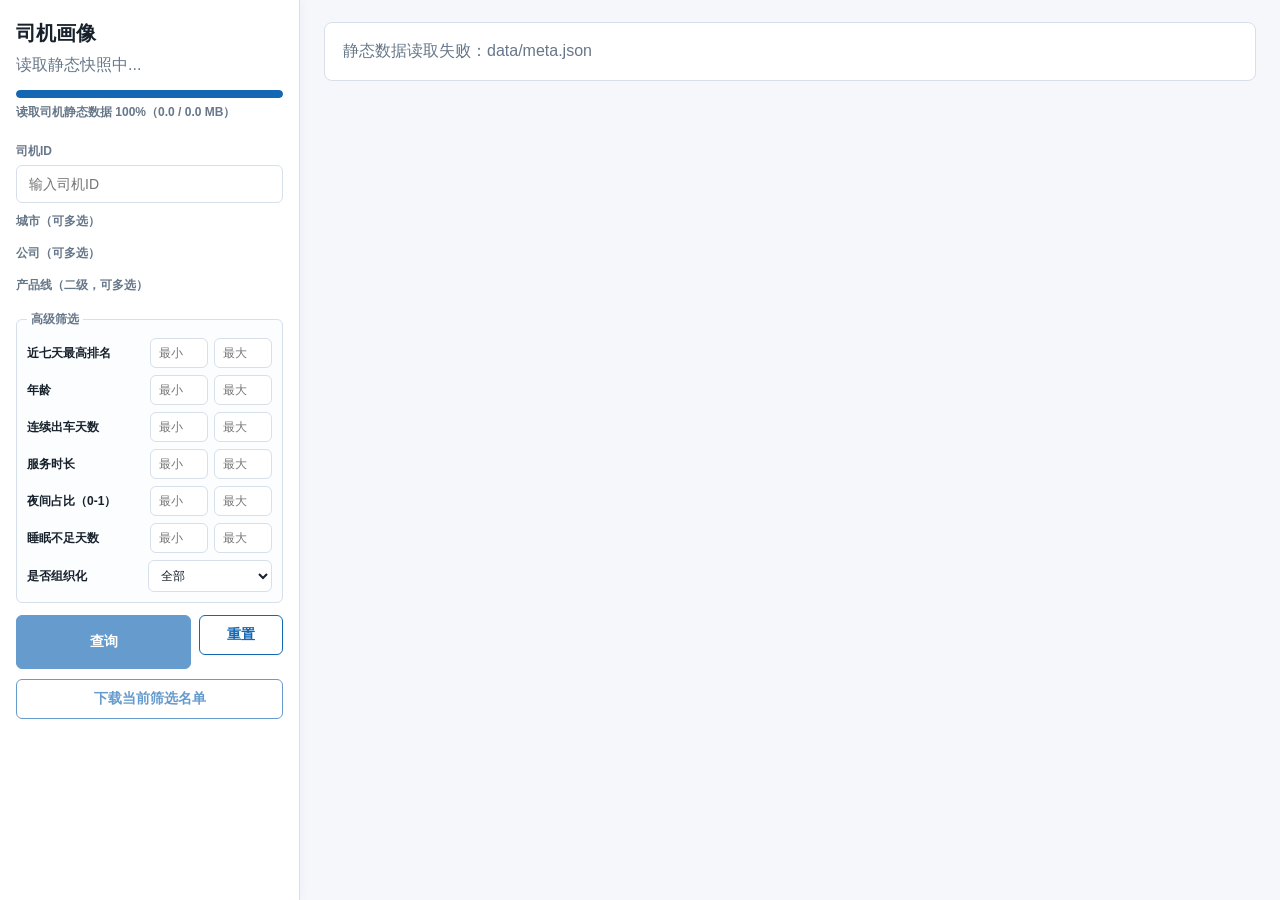
==== reference/current-cdn-frontend/index.html @ bdbd0648 "司机画像静态版：近七天最高排名" ====
<!doctype html>
<html lang="zh-CN">
  <head>
    <meta charset="utf-8" />
    <meta name="viewport" content="width=device-width, initial-scale=1" />
    <title>司机画像</title>
    <link rel="stylesheet" href="styles.css" />
  </head>
  <body>
    <main class="app-shell">
      <aside class="sidebar">
        <header>
          <h1>司机画像</h1>
          <div class="snapshot-meta">
            <p id="metaText">读取静态快照中...</p>
            <p id="windowText"></p>
          </div>
          <div id="loadProgress" class="load-progress" aria-label="静态数据加载进度">
            <div class="load-progress-bar">
              <span id="loadProgressBar"></span>
            </div>
            <div id="loadProgressText" class="load-progress-text">准备读取静态数据...</div>
          </div>
        </header>
        <section class="filter-panel" aria-label="组合筛选">
          <label>
            司机ID
            <input id="driverIdInput" type="search" placeholder="输入司机ID" />
          </label>
          <label>
            城市（可多选）
            <div id="citySelect" class="token-picker" role="group" aria-label="城市多选"></div>
          </label>
          <label>
            公司（可多选）
            <div id="companySelect" class="token-picker" role="group" aria-label="公司多选"></div>
          </label>
          <label>
            产品线（二级，可多选）
            <div id="productSelect" class="token-picker" role="group" aria-label="产品线二级多选"></div>
          </label>
          <fieldset id="advancedFilters" class="advanced-filters">
            <legend>高级筛选</legend>
            <div class="range-filter" data-field="bestRiskTierRank">
              <span>近七天最高排名</span>
              <input id="bestRiskTierRank_min" type="number" inputmode="numeric" placeholder="最小" />
              <input id="bestRiskTierRank_max" type="number" inputmode="numeric" placeholder="最大，例如50000" />
            </div>
            <div class="range-filter" data-field="age">
              <span>年龄</span>
              <input id="age_min" type="number" inputmode="decimal" placeholder="最小" />
              <input id="age_max" type="number" inputmode="decimal" placeholder="最大" />
            </div>
            <div class="range-filter" data-field="consecutive_days">
              <span>连续出车天数</span>
              <input id="consecutive_days_min" type="number" inputmode="decimal" placeholder="最小" />
              <input id="consecutive_days_max" type="number" inputmode="decimal" placeholder="最大" />
            </div>
            <div class="range-filter" data-field="server_dur_hour">
              <span>服务时长</span>
              <input id="server_dur_hour_min" type="number" inputmode="decimal" placeholder="最小" />
              <input id="server_dur_hour_max" type="number" inputmode="decimal" placeholder="最大" />
            </div>
            <div class="range-filter" data-field="order_cnt_21_09_7d_rate">
              <span>夜间占比（0-1）</span>
              <input id="order_cnt_21_09_7d_rate_min" type="number" inputmode="decimal" step="0.01" placeholder="最小" />
              <input id="order_cnt_21_09_7d_rate_max" type="number" inputmode="decimal" step="0.01" placeholder="最大" />
            </div>
            <div class="range-filter" data-field="sleep_deprivation_days">
              <span>睡眠不足天数</span>
              <input id="sleep_deprivation_days_min" type="number" inputmode="decimal" placeholder="最小" />
              <input id="sleep_deprivation_days_max" type="number" inputmode="decimal" placeholder="最大" />
            </div>
            <label class="select-filter">
              <span>是否组织化</span>
              <select id="isOrganizedSelect">
                <option value="">全部</option>
                <option value="是">是</option>
                <option value="否">否</option>
              </select>
            </label>
          </fieldset>
          <div class="filter-actions">
            <button id="searchButton">查询</button>
            <button id="resetButton" class="ghost-button" type="button">重置</button>
          </div>
        </section>
        <button id="exportButton" class="ghost-button">下载当前筛选名单</button>
        <section id="driverList" class="driver-list" aria-label="司机列表"></section>
      </aside>
      <section class="profile-panel">
        <div id="stateBox" class="state-box">请选择或输入一个司机ID。</div>
        <article id="profile" class="profile hidden"></article>
      </section>
    </main>
    <script src="app.js"></script>
  </body>
</html>
---- reference/current-cdn-frontend/styles.css ----
:root {
  color-scheme: light;
  --bg: #f5f7fb;
  --panel: #ffffff;
  --panel-2: #eef6ff;
  --line: #d7e0ea;
  --text: #17212b;
  --muted: #667789;
  --accent: #1467b3;
  --accent-2: #e8f3ff;
  --warning: #b94f34;
}

* {
  box-sizing: border-box;
}

body {
  margin: 0;
  min-width: 1180px;
  font-family: -apple-system, BlinkMacSystemFont, "Segoe UI", "PingFang SC",
    "Microsoft YaHei", sans-serif;
  background: var(--bg);
  color: var(--text);
}

.app-shell {
  display: grid;
  grid-template-columns: 300px 1fr;
  min-height: 100vh;
}

.sidebar {
  border-right: 1px solid var(--line);
  padding: 20px 16px;
  background: var(--panel);
  box-shadow: 1px 0 10px rgba(28, 45, 65, 0.04);
}

h1 {
  margin: 0 0 6px;
  font-size: 20px;
}

p {
  margin: 0;
  color: var(--muted);
}

.snapshot-meta {
  display: grid;
  gap: 2px;
}

.snapshot-meta p {
  line-height: 1.45;
}

.load-progress {
  display: grid;
  gap: 6px;
  margin-top: 12px;
}

.load-progress.hidden {
  display: none;
}

.load-progress-bar {
  height: 8px;
  overflow: hidden;
  border-radius: 999px;
  background: #edf3f9;
}

.load-progress-bar span {
  display: block;
  width: 0%;
  height: 100%;
  border-radius: inherit;
  background: var(--accent);
  transition: width 180ms ease;
}

.load-progress-text {
  color: var(--muted);
  font-size: 12px;
  font-weight: 600;
}

input,
select,
button {
  border: 1px solid var(--line);
  border-radius: 6px;
  background: #ffffff;
  color: var(--text);
  padding: 10px 12px;
  font-size: 14px;
}

select {
  width: 100%;
}

button {
  cursor: pointer;
  border-color: var(--accent);
  background: var(--accent);
  color: #ffffff;
  font-weight: 600;
}

button:disabled {
  cursor: not-allowed;
  opacity: 0.65;
}

.filter-panel {
  display: grid;
  gap: 10px;
  margin: 22px 0 10px;
}

.filter-panel label {
  display: grid;
  gap: 5px;
  color: var(--muted);
  font-size: 12px;
  font-weight: 700;
}

.filter-panel input,
.filter-panel select {
  color: var(--text);
  font-weight: 500;
}

.advanced-filters {
  display: grid;
  gap: 7px;
  margin: 2px 0;
  border: 1px solid var(--line);
  border-radius: 6px;
  padding: 10px;
  background: #fbfdff;
}

.advanced-filters legend {
  padding: 0 4px;
  color: var(--muted);
  font-size: 12px;
  font-weight: 700;
}

.range-filter {
  display: grid;
  grid-template-columns: minmax(96px, 1fr) 58px 58px;
  gap: 6px;
  align-items: center;
}

.range-filter span {
  color: var(--text);
  font-size: 12px;
  font-weight: 600;
  line-height: 1.25;
  white-space: nowrap;
}

.range-filter input {
  min-width: 0;
  width: 100%;
  padding: 7px 8px;
  font-size: 12px;
}

.select-filter {
  display: grid;
  grid-template-columns: minmax(96px, 1fr) 124px;
  gap: 6px;
  align-items: center;
}

.select-filter span {
  color: var(--text);
  font-size: 12px;
  font-weight: 600;
}

.select-filter select {
  padding: 7px 8px;
  font-size: 12px;
}

.token-picker {
  display: grid;
  gap: 6px;
}

.token-box {
  display: flex;
  min-height: 34px;
  gap: 6px;
  flex-wrap: wrap;
  align-items: center;
  border: 1px solid var(--line);
  border-radius: 6px;
  padding: 5px 7px;
  background: #ffffff;
  cursor: text;
}

.token-box:focus-within {
  border-color: var(--accent);
  box-shadow: 0 0 0 2px rgba(20, 103, 179, 0.1);
}

.token-chip {
  display: inline-flex;
  align-items: center;
  gap: 6px;
  max-width: 100%;
  border: 1px solid #cfe0f3;
  border-radius: 999px;
  padding: 4px 8px;
  color: var(--accent);
  background: var(--accent-2);
  font-size: 12px;
}

.token-chip:hover {
  border-color: var(--accent);
  background: #dff0ff;
}

.token-chip span {
  overflow: hidden;
  text-overflow: ellipsis;
  white-space: nowrap;
}

.token-input {
  flex: 1 1 120px;
  min-width: 96px;
  width: auto;
  border: 0;
  padding: 5px 2px;
  outline: 0;
  background: transparent;
}

.token-menu {
  display: none;
  max-height: 160px;
  overflow: auto;
  border: 1px solid var(--line);
  border-radius: 6px;
  background: #ffffff;
}

.token-picker.open .token-menu {
  display: grid;
}

.token-option {
  display: flex;
  justify-content: space-between;
  align-items: center;
  gap: 8px;
  width: 100%;
  border: 0;
  border-radius: 0;
  padding: 8px 10px;
  color: var(--text);
  background: #ffffff;
  text-align: left;
  font-weight: 500;
}

.token-option:hover {
  background: var(--panel-2);
}

.token-option b {
  color: var(--accent);
  opacity: 0;
}

.token-option:hover b,
.token-option.selected b {
  opacity: 1;
}

.token-option.selected {
  color: var(--accent);
  background: #f5fbff;
  font-weight: 700;
}

.token-menu-empty {
  padding: 10px;
  color: var(--muted);
  font-size: 12px;
  font-weight: 500;
}

.filter-actions {
  display: grid;
  grid-template-columns: 1fr 84px;
  gap: 8px;
}

.filter-actions .ghost-button {
  margin: 0;
}

.ghost-button {
  width: 100%;
  margin-bottom: 8px;
  color: var(--accent);
  background: #ffffff;
}

.ghost-button:last-of-type {
  margin-bottom: 14px;
}

.driver-list {
  display: grid;
  gap: 8px;
  max-height: calc(100vh - 360px);
  overflow: auto;
}

.list-summary {
  position: sticky;
  top: 0;
  z-index: 1;
  border: 1px solid var(--line);
  border-radius: 6px;
  padding: 8px 10px;
  color: var(--muted);
  background: #f7fbff;
  font-size: 12px;
  font-weight: 700;
}

.driver-card {
  text-align: left;
  border: 1px solid var(--line);
  border-radius: 6px;
  padding: 12px;
  background: #ffffff;
  cursor: pointer;
  color: var(--text);
}

.driver-card:hover,
.driver-card.active {
  border-color: var(--accent);
  background: var(--panel-2);
}

.driver-card strong {
  display: block;
  font-size: 15px;
}

.driver-card span {
  display: block;
  margin-top: 4px;
  color: var(--muted);
  font-size: 12px;
  line-height: 1.5;
}

.empty-list {
  border: 1px dashed var(--line);
  border-radius: 6px;
  padding: 12px;
  color: var(--muted);
  font-size: 13px;
  line-height: 1.6;
  background: #ffffff;
}

.load-more {
  margin-bottom: 0;
}

.profile-panel {
  padding: 22px 24px 48px;
  overflow: auto;
}

.state-box {
  border: 1px solid var(--line);
  border-radius: 8px;
  padding: 18px;
  background: var(--panel);
  color: var(--muted);
}

.hidden {
  display: none;
}

.profile-header {
  border: 1px solid var(--line);
  border-top: 4px solid var(--accent);
  border-radius: 8px;
  background: var(--panel);
  padding: 22px;
  margin-bottom: 18px;
  box-shadow: 0 8px 24px rgba(28, 45, 65, 0.06);
}

.profile-title {
  display: flex;
  justify-content: space-between;
  align-items: flex-start;
  gap: 18px;
}

.profile-title h2 {
  margin: 4px 0 0;
  font-size: 28px;
}

.profile-title p {
  margin-top: 6px;
  max-width: 720px;
}

.section-kicker {
  display: inline-block;
  color: var(--accent);
  font-size: 13px;
  font-weight: 700;
}

.chips {
  display: flex;
  gap: 8px;
  flex-wrap: wrap;
  margin-top: 14px;
}

.chip {
  border: 1px solid var(--line);
  border-radius: 999px;
  padding: 6px 11px;
  color: var(--accent);
  background: var(--accent-2);
  font-size: 12px;
  font-weight: 700;
}

.chip-problem {
  color: #8a4b00;
  background: #fff3d8;
}

.chip-risk {
  color: #a1361f;
  background: #fff1ec;
  border-color: #ffd5c8;
}

.risk-box {
  min-width: 138px;
  border: 1px solid var(--line);
  border-radius: 6px;
  padding: 12px;
  background: #fff5f1;
}

.risk-box b {
  display: block;
  font-size: 28px;
  color: var(--warning);
}

.summary {
  border: 1px solid var(--line);
  border-radius: 6px;
  padding: 16px;
  background: #f7fbff;
  font-size: 18px;
  font-weight: 700;
  line-height: 1.7;
}

.summary p {
  color: var(--text);
}

.section-title {
  display: flex;
  align-items: center;
  gap: 10px;
  color: var(--accent);
  margin: 26px 0 10px;
  font-size: 18px;
}

.section-title span {
  display: inline-grid;
  width: 28px;
  height: 28px;
  place-items: center;
  border-radius: 999px;
  color: #ffffff;
  background: var(--accent);
  font-size: 14px;
}

.strategy-list {
  display: grid;
  grid-template-columns: repeat(3, minmax(0, 1fr));
  gap: 12px;
}

.strategy-card {
  border: 1px solid #cfe0f3;
  border-radius: 6px;
  padding: 15px;
  background: #ffffff;
  box-shadow: 0 6px 18px rgba(28, 45, 65, 0.05);
}

.strategy-card h3 {
  margin: 0 0 8px;
  color: var(--accent);
  font-size: 15px;
}

.strategy-card p {
  color: var(--text);
  line-height: 1.65;
}

.strategy-card dl {
  margin: 0;
}

.strategy-card dt {
  margin-top: 10px;
  color: var(--muted);
  font-size: 12px;
  font-weight: 700;
}

.strategy-card dd {
  margin: 4px 0 0;
  color: var(--text);
  line-height: 1.65;
}

.speech-template {
  display: grid;
  grid-template-columns: minmax(0, 1fr) 280px;
  gap: 12px;
  border: 1px solid #cfe0f3;
  border-radius: 6px;
  padding: 16px;
  background: #ffffff;
  box-shadow: 0 6px 18px rgba(28, 45, 65, 0.05);
}

.speech-meta {
  display: flex;
  flex-wrap: wrap;
  gap: 8px;
  margin-bottom: 12px;
}

.speech-meta span {
  border: 1px solid #cfe0f3;
  border-radius: 999px;
  padding: 5px 10px;
  color: #315f8f;
  background: #f8fbff;
  font-size: 12px;
  font-weight: 700;
}

.speech-copy {
  display: grid;
  gap: 10px;
}

.speech-copy p {
  margin: 0;
  color: var(--text);
  line-height: 1.75;
  font-size: 14px;
}

.speech-disclaimer {
  margin: 14px 0 0;
  color: var(--muted);
  line-height: 1.6;
  font-size: 12px;
}

.speech-side {
  border-left: 1px solid var(--line);
  padding-left: 14px;
}

.speech-side h3 {
  margin: 0 0 8px;
  color: var(--accent);
  font-size: 13px;
}

.speech-side h3:not(:first-child) {
  margin-top: 16px;
}

.speech-side ul {
  margin: 0;
  padding-left: 18px;
  color: var(--text);
  line-height: 1.6;
  font-size: 13px;
}

.speech-side li + li {
  margin-top: 6px;
}

.cards-grid {
  display: grid;
  grid-template-columns: repeat(3, minmax(0, 1fr));
  gap: 12px;
}

.info-card {
  border: 1px solid var(--line);
  border-radius: 6px;
  padding: 15px;
  background: #ffffff;
  min-height: 170px;
  box-shadow: 0 6px 18px rgba(28, 45, 65, 0.05);
}

.info-card h3 {
  margin: 0 0 10px;
  font-size: 15px;
}

.field-list {
  display: grid;
  gap: 8px;
}

.field-item {
  display: grid;
  grid-template-columns: 180px 1fr;
  gap: 10px;
  line-height: 1.45;
  font-size: 13px;
}

.field-label {
  color: var(--muted);
  overflow-wrap: anywhere;
}

.field-value {
  color: var(--text);
  overflow-wrap: anywhere;
}
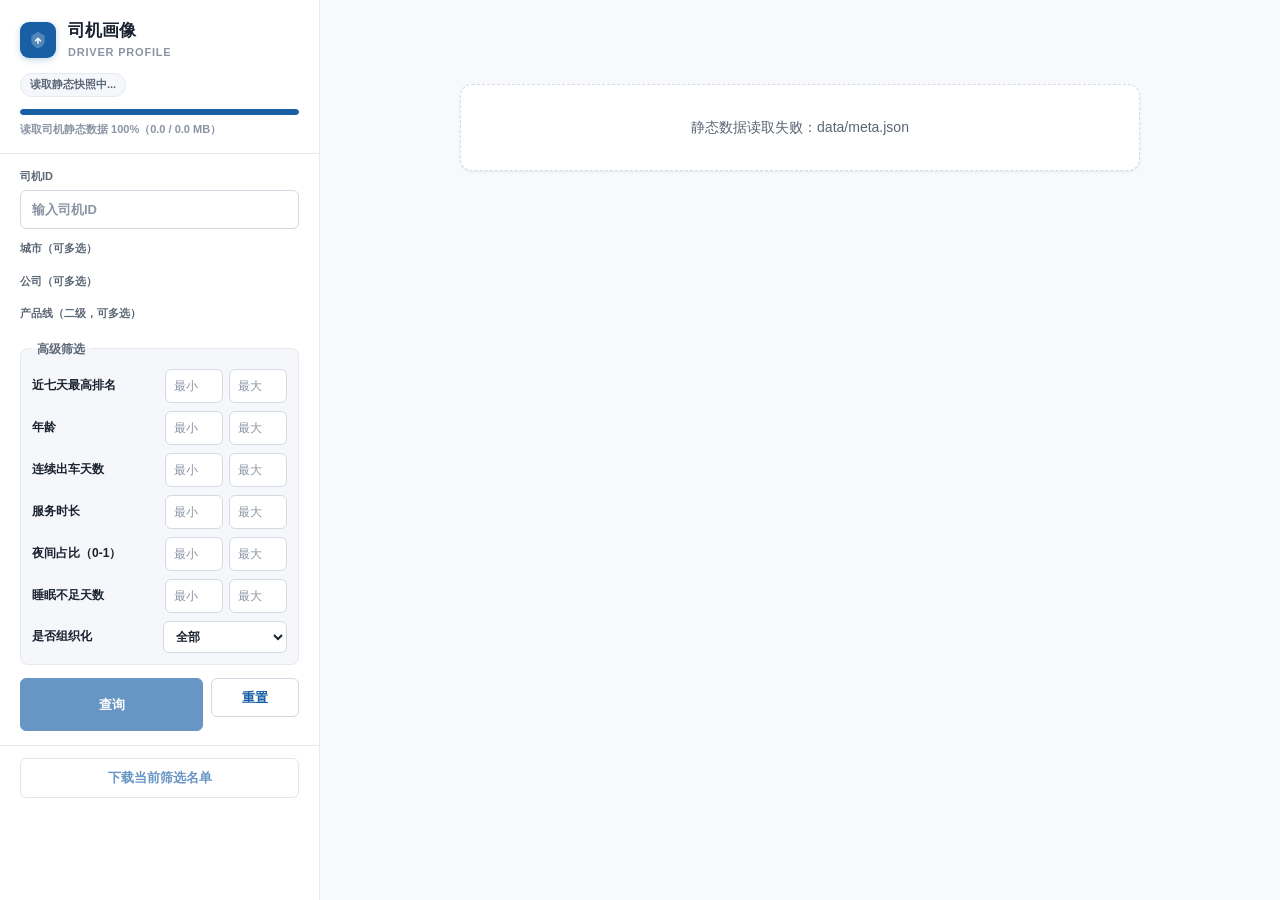
==== commit 05d26973: "界面美化：升级司机画像视觉风格" ====
--- a/reference/current-cdn-frontend/index.html
+++ b/reference/current-cdn-frontend/index.html
@@ -9,11 +9,22 @@
   <body>
     <main class="app-shell">
       <aside class="sidebar">
-        <header>
-          <h1>司机画像</h1>
-          <div class="snapshot-meta">
-            <p id="metaText">读取静态快照中...</p>
-            <p id="windowText"></p>
+        <header class="brand-header">
+          <div class="brand-row">
+            <div class="brand-logo" aria-hidden="true">
+              <svg width="20" height="20" viewBox="0 0 24 24" fill="none">
+                <path d="M12 2 4 7v6c0 4 3 7.5 8 9 5-1.5 8-5 8-9V7l-8-5Z" fill="#fff" opacity="0.25" />
+                <path d="m9 13 3-3 3 3m-3-3v6" stroke="#fff" stroke-width="1.8" stroke-linecap="round" stroke-linejoin="round" />
+              </svg>
+            </div>
+            <div class="brand-titles">
+              <h1 class="brand-title">司机画像</h1>
+              <p class="brand-subtitle">DRIVER PROFILE</p>
+            </div>
+          </div>
+          <div class="snapshot-meta brand-meta">
+            <p id="metaText" class="meta-chip neutral">读取静态快照中...</p>
+            <p id="windowText" class="meta-chip"></p>
           </div>
           <div id="loadProgress" class="load-progress" aria-label="静态数据加载进度">
             <div class="load-progress-bar">
--- a/reference/current-cdn-frontend/styles.css
+++ b/reference/current-cdn-frontend/styles.css
@@ -1,14 +1,37 @@
 :root {
   color-scheme: light;
-  --bg: #f5f7fb;
-  --panel: #ffffff;
-  --panel-2: #eef6ff;
-  --line: #d7e0ea;
-  --text: #17212b;
-  --muted: #667789;
-  --accent: #1467b3;
-  --accent-2: #e8f3ff;
+  --bg-page: #f7f9fc;
+  --bg-panel: #ffffff;
+  --bg-subtle: #f5f7fb;
+  --bg-hover: #f0f6ff;
+  --bg-active: #eaf3ff;
+  --text-primary: #1a2230;
+  --text-secondary: #5b6675;
+  --text-tertiary: #8a94a3;
+  --line: #e6eaf0;
+  --line-strong: #d4dae3;
+  --accent: #185fa5;
+  --accent-2: #e6f1fb;
+  --accent-deep: #0c447c;
+  --risk-low-bg: #e1f5ee;
+  --risk-low-fg: #0f6e56;
+  --risk-mid-bg: #faeeda;
+  --risk-mid-fg: #854f0b;
+  --risk-high-bg: #fcebeb;
+  --risk-high-fg: #a32d2d;
   --warning: #b94f34;
+  --bg: var(--bg-page);
+  --panel: var(--bg-panel);
+  --panel-2: var(--bg-hover);
+  --text: var(--text-primary);
+  --muted: var(--text-secondary);
+  --r-sm: 6px;
+  --r-md: 8px;
+  --r-lg: 12px;
+  --shadow-xs: 0 1px 2px rgba(20, 35, 60, 0.04);
+  --shadow-sm: 0 1px 3px rgba(20, 35, 60, 0.05), 0 1px 2px rgba(20, 35, 60, 0.03);
+  --shadow-md: 0 4px 14px rgba(20, 35, 60, 0.06);
+  --transition-fast: 150ms ease;
 }
 
 * {
@@ -20,54 +43,128 @@
   min-width: 1180px;
   font-family: -apple-system, BlinkMacSystemFont, "Segoe UI", "PingFang SC",
     "Microsoft YaHei", sans-serif;
-  background: var(--bg);
-  color: var(--text);
+  background: var(--bg-page);
+  color: var(--text-primary);
+  font-size: 14px;
+  line-height: 1.5;
+  -webkit-font-smoothing: antialiased;
 }
 
 .app-shell {
   display: grid;
-  grid-template-columns: 300px 1fr;
+  grid-template-columns: 320px 1fr;
   min-height: 100vh;
 }
 
 .sidebar {
+  display: flex;
+  flex-direction: column;
+  min-height: 100vh;
   border-right: 1px solid var(--line);
-  padding: 20px 16px;
-  background: var(--panel);
-  box-shadow: 1px 0 10px rgba(28, 45, 65, 0.04);
-}
-
-h1 {
-  margin: 0 0 6px;
-  font-size: 20px;
+  background: var(--bg-panel);
+}
+
+.brand-header {
+  padding: 20px 20px 16px;
+  border-bottom: 1px solid var(--line);
+  background: var(--bg-panel);
+}
+
+.brand-row {
+  display: flex;
+  align-items: center;
+  gap: 12px;
+}
+
+.brand-logo {
+  display: grid;
+  flex-shrink: 0;
+  width: 36px;
+  height: 36px;
+  place-items: center;
+  border-radius: 9px;
+  background: var(--accent);
+  box-shadow: 0 2px 6px rgba(24, 95, 165, 0.25);
+}
+
+.brand-logo svg {
+  display: block;
+}
+
+.brand-titles {
+  min-width: 0;
+  flex: 1;
+}
+
+.brand-title {
+  margin: 0;
+  color: var(--text-primary);
+  font-size: 17px;
+  font-weight: 650;
+  line-height: 1.3;
+}
+
+.brand-subtitle {
+  margin: 2px 0 0;
+  color: var(--text-tertiary);
+  font-size: 11px;
+  font-weight: 600;
+  letter-spacing: 0.8px;
 }
 
 p {
   margin: 0;
-  color: var(--muted);
-}
-
-.snapshot-meta {
-  display: grid;
-  gap: 2px;
-}
-
-.snapshot-meta p {
-  line-height: 1.45;
-}
-
-.load-progress {
-  display: grid;
+  color: var(--text-secondary);
+}
+
+.snapshot-meta,
+.brand-meta {
+  display: flex;
+  flex-wrap: wrap;
   gap: 6px;
   margin-top: 12px;
 }
 
+.meta-chip {
+  display: inline-flex;
+  align-items: center;
+  max-width: 100%;
+  min-height: 24px;
+  border: 1px solid #cfe0f3;
+  border-radius: 999px;
+  padding: 4px 9px;
+  overflow: hidden;
+  background: var(--accent-2);
+  color: var(--accent);
+  font-size: 11px;
+  font-weight: 600;
+  line-height: 1.2;
+  text-overflow: ellipsis;
+  white-space: nowrap;
+}
+
+.meta-chip:empty {
+  display: none;
+}
+
+.meta-chip.neutral {
+  border-color: var(--line);
+  background: var(--bg-subtle);
+  color: var(--text-secondary);
+}
+
+.load-progress {
+  display: grid;
+  gap: 6px;
+  margin-top: 12px;
+}
+
 .load-progress.hidden {
   display: none;
 }
 
 .load-progress-bar {
-  height: 8px;
+  height: 6px;
   overflow: hidden;
   border-radius: 999px;
   background: #edf3f9;
@@ -83,24 +180,38 @@
 }
 
 .load-progress-text {
-  color: var(--muted);
-  font-size: 12px;
+  color: var(--text-tertiary);
+  font-size: 11px;
   font-weight: 600;
 }
 
 input,
 select,
 button {
-  border: 1px solid var(--line);
-  border-radius: 6px;
-  background: #ffffff;
-  color: var(--text);
-  padding: 10px 12px;
-  font-size: 14px;
-}
-
+  border: 1px solid var(--line-strong);
+  border-radius: var(--r-sm);
+  background: var(--bg-panel);
+  color: var(--text-primary);
+  padding: 9px 11px;
+  font: inherit;
+  font-size: 13px;
+}
+
+input,
 select {
   width: 100%;
+  outline: 0;
+  transition: border-color var(--transition-fast), box-shadow var(--transition-fast);
+}
+
+input::placeholder {
+  color: var(--text-tertiary);
+}
+
+input:focus,
+select:focus {
+  border-color: var(--accent);
+  box-shadow: 0 0 0 3px rgba(24, 95, 165, 0.1);
 }
 
 button {
@@ -108,7 +219,14 @@
   border-color: var(--accent);
   background: var(--accent);
   color: #ffffff;
-  font-weight: 600;
+  font-weight: 650;
+  transition: background var(--transition-fast), border-color var(--transition-fast), box-shadow var(--transition-fast);
+}
+
+button:hover {
+  border-color: var(--accent-deep);
+  background: var(--accent-deep);
+  box-shadow: var(--shadow-xs);
 }
 
 button:disabled {
@@ -118,37 +236,34 @@
 
 .filter-panel {
   display: grid;
-  gap: 10px;
-  margin: 22px 0 10px;
+  gap: 11px;
+  margin: 0;
+  padding: 14px 20px;
+  border-bottom: 1px solid var(--line);
 }
 
 .filter-panel label {
   display: grid;
   gap: 5px;
-  color: var(--muted);
-  font-size: 12px;
-  font-weight: 700;
-}
-
-.filter-panel input,
-.filter-panel select {
-  color: var(--text);
-  font-weight: 500;
+  margin: 0;
+  color: var(--text-secondary);
+  font-size: 11px;
+  font-weight: 650;
 }
 
 .advanced-filters {
   display: grid;
-  gap: 7px;
+  gap: 8px;
   margin: 2px 0;
   border: 1px solid var(--line);
-  border-radius: 6px;
-  padding: 10px;
-  background: #fbfdff;
+  border-radius: var(--r-md);
+  padding: 11px;
+  background: var(--bg-subtle);
 }
 
 .advanced-filters legend {
-  padding: 0 4px;
-  color: var(--muted);
+  padding: 0 5px;
+  color: var(--text-secondary);
   font-size: 12px;
   font-weight: 700;
 }
@@ -160,17 +275,18 @@
   align-items: center;
 }
 
-.range-filter span {
-  color: var(--text);
-  font-size: 12px;
-  font-weight: 600;
+.range-filter span,
+.select-filter span {
+  color: var(--text-primary);
+  font-size: 12px;
+  font-weight: 650;
   line-height: 1.25;
   white-space: nowrap;
 }
 
-.range-filter input {
+.range-filter input,
+.select-filter select {
   min-width: 0;
-  width: 100%;
   padding: 7px 8px;
   font-size: 12px;
 }
@@ -182,17 +298,6 @@
   align-items: center;
 }
 
-.select-filter span {
-  color: var(--text);
-  font-size: 12px;
-  font-weight: 600;
-}
-
-.select-filter select {
-  padding: 7px 8px;
-  font-size: 12px;
-}
-
 .token-picker {
   display: grid;
   gap: 6px;
@@ -200,33 +305,35 @@
 
 .token-box {
   display: flex;
-  min-height: 34px;
-  gap: 6px;
+  min-height: 36px;
+  gap: 5px;
   flex-wrap: wrap;
   align-items: center;
-  border: 1px solid var(--line);
-  border-radius: 6px;
-  padding: 5px 7px;
-  background: #ffffff;
+  border: 1px solid var(--line-strong);
+  border-radius: var(--r-sm);
+  padding: 5px 8px;
+  background: var(--bg-panel);
   cursor: text;
+  transition: border-color var(--transition-fast), box-shadow var(--transition-fast);
 }
 
 .token-box:focus-within {
   border-color: var(--accent);
-  box-shadow: 0 0 0 2px rgba(20, 103, 179, 0.1);
+  box-shadow: 0 0 0 3px rgba(24, 95, 165, 0.1);
 }
 
 .token-chip {
   display: inline-flex;
   align-items: center;
-  gap: 6px;
+  gap: 4px;
   max-width: 100%;
   border: 1px solid #cfe0f3;
   border-radius: 999px;
-  padding: 4px 8px;
+  padding: 3px 8px 3px 9px;
   color: var(--accent);
   background: var(--accent-2);
   font-size: 12px;
+  font-weight: 600;
 }
 
 .token-chip:hover {
@@ -250,13 +357,18 @@
   background: transparent;
 }
 
+.token-input:focus {
+  box-shadow: none;
+}
+
 .token-menu {
   display: none;
-  max-height: 160px;
+  max-height: 200px;
   overflow: auto;
   border: 1px solid var(--line);
-  border-radius: 6px;
-  background: #ffffff;
+  border-radius: var(--r-md);
+  background: var(--bg-panel);
+  box-shadow: var(--shadow-sm);
 }
 
 .token-picker.open .token-menu {
@@ -272,14 +384,15 @@
   border: 0;
   border-radius: 0;
   padding: 8px 10px;
-  color: var(--text);
-  background: #ffffff;
+  color: var(--text-primary);
+  background: var(--bg-panel);
   text-align: left;
-  font-weight: 500;
+  font-weight: 600;
 }
 
 .token-option:hover {
-  background: var(--panel-2);
+  background: var(--bg-hover);
+  box-shadow: none;
 }
 
 .token-option b {
@@ -294,20 +407,20 @@
 
 .token-option.selected {
   color: var(--accent);
-  background: #f5fbff;
+  background: var(--bg-active);
   font-weight: 700;
 }
 
 .token-menu-empty {
   padding: 10px;
-  color: var(--muted);
-  font-size: 12px;
-  font-weight: 500;
+  color: var(--text-tertiary);
+  font-size: 12px;
+  font-weight: 600;
 }
 
 .filter-actions {
   display: grid;
-  grid-template-columns: 1fr 84px;
+  grid-template-columns: 1fr 88px;
   gap: 8px;
 }
 
@@ -318,71 +431,120 @@
 .ghost-button {
   width: 100%;
   margin-bottom: 8px;
-  color: var(--accent);
-  background: #ffffff;
+  border-color: var(--line-strong);
+  color: var(--accent);
+  background: var(--bg-panel);
+}
+
+.ghost-button:hover {
+  border-color: var(--accent);
+  background: var(--bg-hover);
+  color: var(--accent-deep);
 }
 
 .ghost-button:last-of-type {
   margin-bottom: 14px;
 }
 
+.sidebar > #exportButton {
+  width: calc(100% - 40px);
+  margin: 12px 20px;
+}
+
 .driver-list {
   display: grid;
+  flex: 1;
+  align-content: start;
   gap: 8px;
-  max-height: calc(100vh - 360px);
+  max-height: calc(100vh - 342px);
   overflow: auto;
+  padding: 0 20px 20px;
 }
 
 .list-summary {
   position: sticky;
   top: 0;
   z-index: 1;
-  border: 1px solid var(--line);
-  border-radius: 6px;
-  padding: 8px 10px;
-  color: var(--muted);
-  background: #f7fbff;
-  font-size: 12px;
-  font-weight: 700;
+  margin: 0 -20px 4px;
+  border-bottom: 1px solid var(--line);
+  padding: 9px 20px;
+  color: var(--text-secondary);
+  background: var(--bg-subtle);
+  font-size: 12px;
+  font-weight: 650;
 }
 
 .driver-card {
+  display: grid;
+  grid-template-columns: 36px minmax(0, 1fr);
+  gap: 11px;
+  align-items: center;
   text-align: left;
   border: 1px solid var(--line);
-  border-radius: 6px;
-  padding: 12px;
-  background: #ffffff;
+  border-radius: var(--r-md);
+  padding: 11px 12px;
+  background: var(--bg-panel);
   cursor: pointer;
-  color: var(--text);
-}
-
-.driver-card:hover,
+  color: var(--text-primary);
+}
+
+.driver-card:hover {
+  border-color: #b5d4f4;
+  background: var(--bg-hover);
+  box-shadow: var(--shadow-xs);
+}
+
 .driver-card.active {
   border-color: var(--accent);
-  background: var(--panel-2);
+  background: var(--bg-active);
+  box-shadow: 0 0 0 1px var(--accent) inset;
+}
+
+.driver-card::before {
+  content: "司";
+  display: grid;
+  width: 36px;
+  height: 36px;
+  place-items: center;
+  border-radius: 50%;
+  background: var(--accent-2);
+  color: var(--accent);
+  font-size: 12px;
+  font-weight: 700;
+}
+
+.driver-card.active::before {
+  background: var(--accent);
+  color: #ffffff;
 }
 
 .driver-card strong {
   display: block;
-  font-size: 15px;
+  min-width: 0;
+  overflow: hidden;
+  color: var(--text-primary);
+  font-size: 13px;
+  font-weight: 700;
+  text-overflow: ellipsis;
+  white-space: nowrap;
 }
 
 .driver-card span {
   display: block;
-  margin-top: 4px;
-  color: var(--muted);
-  font-size: 12px;
+  margin-top: 3px;
+  color: var(--text-tertiary);
+  font-size: 11px;
   line-height: 1.5;
 }
 
 .empty-list {
-  border: 1px dashed var(--line);
-  border-radius: 6px;
-  padding: 12px;
-  color: var(--muted);
+  border: 1px dashed var(--line-strong);
+  border-radius: var(--r-md);
+  padding: 14px;
+  color: var(--text-secondary);
   font-size: 13px;
   line-height: 1.6;
-  background: #ffffff;
+  background: var(--bg-panel);
 }
 
 .load-more {
@@ -390,16 +552,20 @@
 }
 
 .profile-panel {
-  padding: 22px 24px 48px;
+  padding: 24px 28px 48px;
   overflow: auto;
 }
 
 .state-box {
-  border: 1px solid var(--line);
-  border-radius: 8px;
-  padding: 18px;
-  background: var(--panel);
-  color: var(--muted);
+  max-width: 680px;
+  margin: 60px auto 0;
+  border: 1px dashed var(--line-strong);
+  border-radius: var(--r-lg);
+  padding: 32px;
+  background: var(--bg-panel);
+  color: var(--text-secondary);
+  text-align: center;
+  box-shadow: var(--shadow-sm);
 }
 
 .hidden {
@@ -407,25 +573,36 @@
 }
 
 .profile-header {
+  position: relative;
+  overflow: hidden;
   border: 1px solid var(--line);
-  border-top: 4px solid var(--accent);
-  border-radius: 8px;
-  background: var(--panel);
-  padding: 22px;
+  border-radius: var(--r-lg);
+  background: var(--bg-panel);
+  padding: 22px 24px;
   margin-bottom: 18px;
-  box-shadow: 0 8px 24px rgba(28, 45, 65, 0.06);
+  box-shadow: var(--shadow-sm);
+}
+
+.profile-header::before {
+  content: "";
+  position: absolute;
+  inset: 0 auto 0 0;
+  width: 4px;
+  background: var(--accent);
 }
 
 .profile-title {
   display: flex;
   justify-content: space-between;
   align-items: flex-start;
-  gap: 18px;
+  gap: 20px;
 }
 
 .profile-title h2 {
   margin: 4px 0 0;
-  font-size: 28px;
+  color: var(--text-primary);
+  font-size: 24px;
+  font-weight: 700;
 }
 
 .profile-title p {
@@ -436,64 +613,93 @@
 .section-kicker {
   display: inline-block;
   color: var(--accent);
-  font-size: 13px;
+  font-size: 12px;
+  font-weight: 800;
+}
+
+.chips {
+  display: flex;
+  gap: 7px;
+  flex-wrap: wrap;
+  margin-top: 14px;
+}
+
+.chip {
+  border: 1px solid #cfe0f3;
+  border-radius: 999px;
+  padding: 5px 10px;
+  color: var(--accent);
+  background: var(--accent-2);
+  font-size: 12px;
   font-weight: 700;
 }
 
-.chips {
+.chip-problem {
+  color: var(--risk-mid-fg);
+  background: var(--risk-mid-bg);
+  border-color: #f3d38a;
+}
+
+.chip-risk {
+  color: var(--risk-high-fg);
+  background: var(--risk-high-bg);
+  border-color: #ffc8bf;
+}
+
+.risk-box {
+  min-width: 132px;
+  border: 1px solid #f5c4b3;
+  border-radius: var(--r-md);
+  padding: 12px 14px;
+  background: var(--risk-high-bg);
+  text-align: center;
+}
+
+.risk-box span {
+  display: block;
+  color: var(--text-secondary);
+  font-size: 11px;
+  font-weight: 700;
+}
+
+.risk-box b {
+  display: block;
+  margin-top: 2px;
+  color: var(--risk-high-fg);
+  font-size: 24px;
+  font-weight: 800;
+}
+
+.source-meta {
   display: flex;
   gap: 8px;
   flex-wrap: wrap;
-  margin-top: 14px;
-}
-
-.chip {
+  margin-top: 16px;
+}
+
+.source-meta span {
   border: 1px solid var(--line);
   border-radius: 999px;
-  padding: 6px 11px;
-  color: var(--accent);
-  background: var(--accent-2);
-  font-size: 12px;
-  font-weight: 700;
-}
-
-.chip-problem {
-  color: #8a4b00;
-  background: #fff3d8;
-}
-
-.chip-risk {
-  color: #a1361f;
-  background: #fff1ec;
-  border-color: #ffd5c8;
-}
-
-.risk-box {
-  min-width: 138px;
-  border: 1px solid var(--line);
-  border-radius: 6px;
-  padding: 12px;
-  background: #fff5f1;
-}
-
-.risk-box b {
-  display: block;
-  font-size: 28px;
-  color: var(--warning);
+  padding: 5px 10px;
+  background: var(--bg-subtle);
+  color: var(--text-secondary);
+  font-size: 12px;
+  font-weight: 650;
 }
 
 .summary {
-  border: 1px solid var(--line);
-  border-radius: 6px;
+  border: 1px solid #cfe0f3;
+  border-radius: var(--r-md);
   padding: 16px;
   background: #f7fbff;
-  font-size: 18px;
+  box-shadow: var(--shadow-xs);
+  font-size: 17px;
   font-weight: 700;
-  line-height: 1.7;
+  line-height: 1.75;
 }
 
 .summary p {
-  color: var(--text);
+  color: var(--text-primary);
 }
 
 .section-title {
@@ -503,6 +709,7 @@
   color: var(--accent);
   margin: 26px 0 10px;
   font-size: 18px;
+  font-weight: 800;
 }
 
 .section-title span {
@@ -522,23 +729,69 @@
   gap: 12px;
 }
 
+.strategy-card,
+.info-card,
+.speech-template {
+  border: 1px solid var(--line);
+  border-radius: var(--r-md);
+  background: var(--bg-panel);
+  box-shadow: var(--shadow-sm);
+}
+
 .strategy-card {
-  border: 1px solid #cfe0f3;
-  border-radius: 6px;
   padding: 15px;
-  background: #ffffff;
-  box-shadow: 0 6px 18px rgba(28, 45, 65, 0.05);
 }
 
 .strategy-card h3 {
-  margin: 0 0 8px;
+  margin: 0;
   color: var(--accent);
   font-size: 15px;
-}
-
-.strategy-card p {
-  color: var(--text);
-  line-height: 1.65;
+  line-height: 1.35;
+}
+
+.strategy-card-heading {
+  display: flex;
+  justify-content: space-between;
+  align-items: flex-start;
+  gap: 10px;
+  min-height: 24px;
+  margin-bottom: 8px;
+}
+
+.strategy-badges {
+  display: flex;
+  flex: 0 0 auto;
+  justify-content: flex-end;
+  gap: 6px;
+  flex-wrap: wrap;
+  max-width: 132px;
+}
+
+.strategy-badge {
+  display: inline-flex;
+  align-items: center;
+  min-height: 22px;
+  border: 1px solid #d6e1ec;
+  border-radius: 999px;
+  padding: 3px 8px;
+  background: #f8fbff;
+  color: #456173;
+  font-size: 11px;
+  font-weight: 800;
+  line-height: 1;
+  white-space: nowrap;
+}
+
+.strategy-badge-high-risk {
+  border-color: #ffc8bf;
+  background: #fff1ef;
+  color: #b42318;
+}
+
+.strategy-badge-explainable {
+  border-color: #f3d38a;
+  background: #fff7d8;
+  color: #8a5b00;
 }
 
 .strategy-card dl {
@@ -547,14 +800,14 @@
 
 .strategy-card dt {
   margin-top: 10px;
-  color: var(--muted);
-  font-size: 12px;
-  font-weight: 700;
+  color: var(--text-tertiary);
+  font-size: 12px;
+  font-weight: 800;
 }
 
 .strategy-card dd {
   margin: 4px 0 0;
-  color: var(--text);
+  color: var(--text-primary);
   line-height: 1.65;
 }
 
@@ -562,11 +815,7 @@
   display: grid;
   grid-template-columns: minmax(0, 1fr) 280px;
   gap: 12px;
-  border: 1px solid #cfe0f3;
-  border-radius: 6px;
   padding: 16px;
-  background: #ffffff;
-  box-shadow: 0 6px 18px rgba(28, 45, 65, 0.05);
 }
 
 .speech-meta {
@@ -592,15 +841,14 @@
 }
 
 .speech-copy p {
-  margin: 0;
-  color: var(--text);
+  color: var(--text-primary);
   line-height: 1.75;
   font-size: 14px;
 }
 
 .speech-disclaimer {
   margin: 14px 0 0;
-  color: var(--muted);
+  color: var(--text-secondary);
   line-height: 1.6;
   font-size: 12px;
 }
@@ -623,7 +871,7 @@
 .speech-side ul {
   margin: 0;
   padding-left: 18px;
-  color: var(--text);
+  color: var(--text-primary);
   line-height: 1.6;
   font-size: 13px;
 }
@@ -639,16 +887,13 @@
 }
 
 .info-card {
-  border: 1px solid var(--line);
-  border-radius: 6px;
+  min-height: 170px;
   padding: 15px;
-  background: #ffffff;
-  min-height: 170px;
-  box-shadow: 0 6px 18px rgba(28, 45, 65, 0.05);
 }
 
 .info-card h3 {
   margin: 0 0 10px;
+  color: var(--text-primary);
   font-size: 15px;
 }
 
@@ -666,11 +911,11 @@
 }
 
 .field-label {
-  color: var(--muted);
+  color: var(--text-tertiary);
   overflow-wrap: anywhere;
 }
 
 .field-value {
-  color: var(--text);
+  color: var(--text-primary);
   overflow-wrap: anywhere;
 }
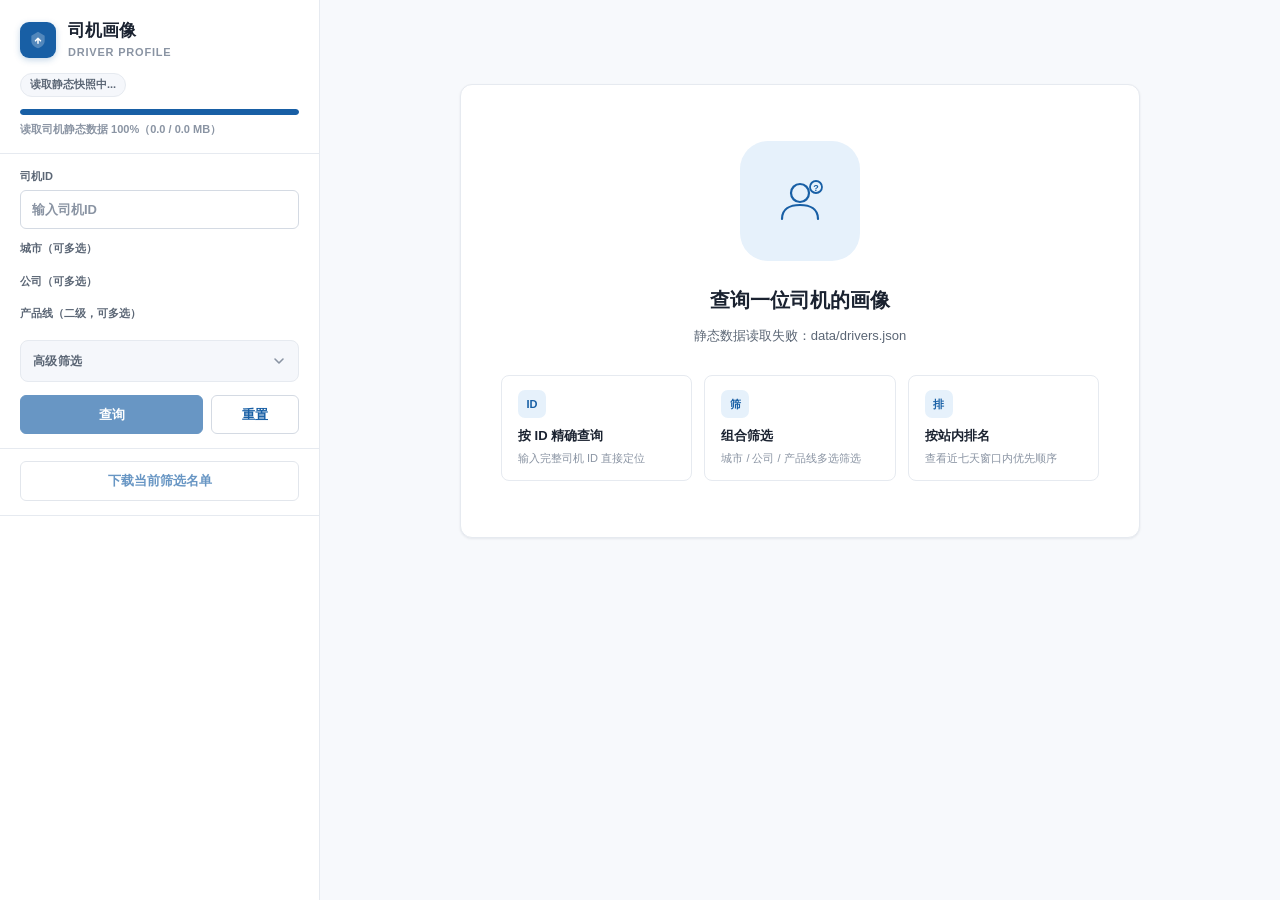
==== commit ae6d146d: "界面美化：补齐设计稿结构与站内排名口径" ====
--- a/reference/current-cdn-frontend/index.html
+++ b/reference/current-cdn-frontend/index.html
@@ -50,57 +50,78 @@
             产品线（二级，可多选）
             <div id="productSelect" class="token-picker" role="group" aria-label="产品线二级多选"></div>
           </label>
-          <fieldset id="advancedFilters" class="advanced-filters">
-            <legend>高级筛选</legend>
-            <div class="range-filter" data-field="bestRiskTierRank">
-              <span>近七天最高排名</span>
-              <input id="bestRiskTierRank_min" type="number" inputmode="numeric" placeholder="最小" />
-              <input id="bestRiskTierRank_max" type="number" inputmode="numeric" placeholder="最大，例如50000" />
+          <details id="advancedFilters" class="advanced-filters">
+            <summary class="advanced-summary">
+              <span class="advanced-summary-text">高级筛选</span>
+              <span class="advanced-summary-count" id="advancedCount"></span>
+              <svg class="advanced-chevron" width="14" height="14" viewBox="0 0 14 14" fill="none" aria-hidden="true">
+                <path d="M3 5 L7 9 L11 5" stroke="currentColor" stroke-width="1.6" stroke-linecap="round" stroke-linejoin="round" />
+              </svg>
+            </summary>
+            <div class="advanced-body">
+              <div class="range-filter" data-field="bestWindowRank">
+                <span>站内近七天排名</span>
+                <input id="bestWindowRank_min" type="number" inputmode="numeric" placeholder="最小" />
+                <input id="bestWindowRank_max" type="number" inputmode="numeric" placeholder="最大，例如50000" />
+              </div>
+              <div class="range-filter" data-field="age">
+                <span>年龄</span>
+                <input id="age_min" type="number" inputmode="decimal" placeholder="最小" />
+                <input id="age_max" type="number" inputmode="decimal" placeholder="最大" />
+              </div>
+              <div class="range-filter" data-field="consecutive_days">
+                <span>连续出车天数</span>
+                <input id="consecutive_days_min" type="number" inputmode="decimal" placeholder="最小" />
+                <input id="consecutive_days_max" type="number" inputmode="decimal" placeholder="最大" />
+              </div>
+              <div class="range-filter" data-field="server_dur_hour">
+                <span>服务时长</span>
+                <input id="server_dur_hour_min" type="number" inputmode="decimal" placeholder="最小" />
+                <input id="server_dur_hour_max" type="number" inputmode="decimal" placeholder="最大" />
+              </div>
+              <div class="range-filter" data-field="order_cnt_21_09_7d_rate">
+                <span>夜间占比（0-1）</span>
+                <input id="order_cnt_21_09_7d_rate_min" type="number" inputmode="decimal" step="0.01" placeholder="最小" />
+                <input id="order_cnt_21_09_7d_rate_max" type="number" inputmode="decimal" step="0.01" placeholder="最大" />
+              </div>
+              <div class="range-filter" data-field="sleep_deprivation_days">
+                <span>睡眠不足天数</span>
+                <input id="sleep_deprivation_days_min" type="number" inputmode="decimal" placeholder="最小" />
+                <input id="sleep_deprivation_days_max" type="number" inputmode="decimal" placeholder="最大" />
+              </div>
+              <label class="select-filter">
+                <span>是否组织化</span>
+                <select id="isOrganizedSelect">
+                  <option value="">全部</option>
+                  <option value="是">是</option>
+                  <option value="否">否</option>
+                </select>
+              </label>
             </div>
-            <div class="range-filter" data-field="age">
-              <span>年龄</span>
-              <input id="age_min" type="number" inputmode="decimal" placeholder="最小" />
-              <input id="age_max" type="number" inputmode="decimal" placeholder="最大" />
-            </div>
-            <div class="range-filter" data-field="consecutive_days">
-              <span>连续出车天数</span>
-              <input id="consecutive_days_min" type="number" inputmode="decimal" placeholder="最小" />
-              <input id="consecutive_days_max" type="number" inputmode="decimal" placeholder="最大" />
-            </div>
-            <div class="range-filter" data-field="server_dur_hour">
-              <span>服务时长</span>
-              <input id="server_dur_hour_min" type="number" inputmode="decimal" placeholder="最小" />
-              <input id="server_dur_hour_max" type="number" inputmode="decimal" placeholder="最大" />
-            </div>
-            <div class="range-filter" data-field="order_cnt_21_09_7d_rate">
-              <span>夜间占比（0-1）</span>
-              <input id="order_cnt_21_09_7d_rate_min" type="number" inputmode="decimal" step="0.01" placeholder="最小" />
-              <input id="order_cnt_21_09_7d_rate_max" type="number" inputmode="decimal" step="0.01" placeholder="最大" />
-            </div>
-            <div class="range-filter" data-field="sleep_deprivation_days">
-              <span>睡眠不足天数</span>
-              <input id="sleep_deprivation_days_min" type="number" inputmode="decimal" placeholder="最小" />
-              <input id="sleep_deprivation_days_max" type="number" inputmode="decimal" placeholder="最大" />
-            </div>
-            <label class="select-filter">
-              <span>是否组织化</span>
-              <select id="isOrganizedSelect">
-                <option value="">全部</option>
-                <option value="是">是</option>
-                <option value="否">否</option>
-              </select>
-            </label>
-          </fieldset>
+          </details>
           <div class="filter-actions">
             <button id="searchButton">查询</button>
             <button id="resetButton" class="ghost-button" type="button">重置</button>
           </div>
         </section>
-        <button id="exportButton" class="ghost-button">下载当前筛选名单</button>
+        <div class="export-row">
+          <button id="exportButton" class="ghost-button" type="button">下载当前筛选名单</button>
+        </div>
         <section id="driverList" class="driver-list" aria-label="司机列表"></section>
       </aside>
       <section class="profile-panel">
-        <div id="stateBox" class="state-box">请选择或输入一个司机ID。</div>
+        <div id="stateBox" class="state-box empty-state">
+          <div class="empty-illust" aria-hidden="true">
+            <svg width="56" height="56" viewBox="0 0 56 56" fill="none">
+              <circle cx="28" cy="20" r="9" stroke="currentColor" stroke-width="2.2" />
+              <path d="M10 46c0-10 8-14 18-14s18 4 18 14" stroke="currentColor" stroke-width="2.2" stroke-linecap="round" />
+              <circle cx="44" cy="14" r="6" fill="#e6f1fb" stroke="currentColor" stroke-width="1.8" />
+              <text x="44" y="18" font-size="9" font-weight="700" fill="currentColor" text-anchor="middle">?</text>
+            </svg>
+          </div>
+          <h2 class="empty-title">查询一位司机的画像</h2>
+          <p class="empty-desc">在左侧输入司机 ID，或通过城市、公司、产品线、站内排名组合筛选定位司机。</p>
+        </div>
         <article id="profile" class="profile hidden"></article>
       </section>
     </main>
--- a/reference/current-cdn-frontend/styles.css
+++ b/reference/current-cdn-frontend/styles.css
@@ -252,20 +252,72 @@
 }
 
 .advanced-filters {
-  display: grid;
-  gap: 8px;
   margin: 2px 0;
   border: 1px solid var(--line);
   border-radius: var(--r-md);
-  padding: 11px;
   background: var(--bg-subtle);
-}
-
-.advanced-filters legend {
-  padding: 0 5px;
-  color: var(--text-secondary);
-  font-size: 12px;
-  font-weight: 700;
+  overflow: hidden;
+}
+
+.advanced-filters > summary {
+  display: flex;
+  align-items: center;
+  gap: 8px;
+  list-style: none;
+  padding: 11px 12px;
+  color: var(--text-secondary);
+  font-size: 12px;
+  font-weight: 700;
+  letter-spacing: 0.3px;
+  cursor: pointer;
+  user-select: none;
+  transition: background var(--transition-fast);
+}
+
+.advanced-filters > summary::-webkit-details-marker {
+  display: none;
+}
+
+.advanced-filters > summary:hover {
+  background: var(--bg-hover);
+}
+
+.advanced-summary-text {
+  flex: 1;
+}
+
+.advanced-summary-count {
+  display: none;
+  min-width: 18px;
+  height: 18px;
+  align-items: center;
+  justify-content: center;
+  border-radius: 999px;
+  padding: 0 6px;
+  background: var(--accent);
+  color: #ffffff;
+  font-size: 10px;
+  font-weight: 700;
+}
+
+.advanced-summary-count.show {
+  display: inline-flex;
+}
+
+.advanced-chevron {
+  color: var(--text-tertiary);
+  transition: transform var(--transition-fast);
+}
+
+.advanced-filters[open] .advanced-chevron {
+  transform: rotate(180deg);
+}
+
+.advanced-body {
+  display: grid;
+  gap: 8px;
+  border-top: 1px solid var(--line);
+  padding: 4px 12px 12px;
 }
 
 .range-filter {
@@ -442,13 +494,13 @@
   color: var(--accent-deep);
 }
 
-.ghost-button:last-of-type {
-  margin-bottom: 14px;
-}
-
-.sidebar > #exportButton {
-  width: calc(100% - 40px);
-  margin: 12px 20px;
+.export-row {
+  border-bottom: 1px solid var(--line);
+  padding: 12px 20px 14px;
+}
+
+.export-row .ghost-button {
+  margin: 0;
 }
 
 .driver-list {
@@ -476,7 +528,7 @@
 
 .driver-card {
   display: grid;
-  grid-template-columns: 36px minmax(0, 1fr);
+  grid-template-columns: 36px minmax(0, 1fr) auto;
   gap: 11px;
   align-items: center;
   text-align: left;
@@ -486,6 +538,7 @@
   background: var(--bg-panel);
   cursor: pointer;
   color: var(--text-primary);
+  transition: border-color var(--transition-fast), background var(--transition-fast), box-shadow var(--transition-fast);
 }
 
 .driver-card:hover {
@@ -500,8 +553,7 @@
   box-shadow: 0 0 0 1px var(--accent) inset;
 }
 
-.driver-card::before {
-  content: "司";
+.driver-avatar {
   display: grid;
   width: 36px;
   height: 36px;
@@ -511,30 +563,93 @@
   color: var(--accent);
   font-size: 12px;
   font-weight: 700;
-}
-
-.driver-card.active::before {
+  letter-spacing: 0.5px;
+}
+
+.driver-card.active .driver-avatar {
   background: var(--accent);
   color: #ffffff;
 }
 
-.driver-card strong {
-  display: block;
+.driver-info {
   min-width: 0;
+}
+
+.driver-id {
   overflow: hidden;
   color: var(--text-primary);
   font-size: 13px;
   font-weight: 700;
+  letter-spacing: 0.3px;
   text-overflow: ellipsis;
   white-space: nowrap;
 }
 
-.driver-card span {
-  display: block;
-  margin-top: 3px;
+.driver-card.active .driver-id {
+  color: var(--accent-deep);
+}
+
+.driver-sub {
+  margin-top: 2px;
+  overflow: hidden;
   color: var(--text-tertiary);
   font-size: 11px;
   line-height: 1.5;
+  text-overflow: ellipsis;
+  white-space: nowrap;
+}
+
+.driver-metrics {
+  display: flex;
+  flex-direction: column;
+  align-items: flex-end;
+  gap: 4px;
+}
+
+.metric-row {
+  display: flex;
+  gap: 4px;
+}
+
+.badge {
+  display: inline-flex;
+  align-items: center;
+  gap: 3px;
+  border-radius: 999px;
+  padding: 2px 7px;
+  font-size: 10px;
+  font-weight: 700;
+  letter-spacing: 0.2px;
+  line-height: 1.5;
+  white-space: nowrap;
+}
+
+.badge-low {
+  background: var(--risk-low-bg);
+  color: var(--risk-low-fg);
+}
+
+.badge-mid {
+  background: var(--risk-mid-bg);
+  color: var(--risk-mid-fg);
+}
+
+.badge-high {
+  background: var(--risk-high-bg);
+  color: var(--risk-high-fg);
+}
+
+.badge-num {
+  background: var(--bg-subtle);
+  color: var(--text-secondary);
+  font-variant-numeric: tabular-nums;
+}
+
+.metric-label {
+  color: var(--text-tertiary);
+  font-size: 10px;
+  font-variant-numeric: tabular-nums;
+  white-space: nowrap;
 }
 
 .empty-list {
@@ -559,13 +674,95 @@
 .state-box {
   max-width: 680px;
   margin: 60px auto 0;
-  border: 1px dashed var(--line-strong);
+  border: 1px solid var(--line);
   border-radius: var(--r-lg);
-  padding: 32px;
+  padding: 18px;
   background: var(--bg-panel);
   color: var(--text-secondary);
   text-align: center;
   box-shadow: var(--shadow-sm);
+}
+
+.state-box.empty-state {
+  display: flex;
+  flex-direction: column;
+  align-items: center;
+  border: 1px solid var(--line);
+  padding: 56px 40px;
+}
+
+.empty-illust {
+  display: grid;
+  width: 120px;
+  height: 120px;
+  place-items: center;
+  border-radius: 28px;
+  margin-bottom: 24px;
+  background: var(--accent-2);
+  color: var(--accent);
+}
+
+.empty-illust svg {
+  display: block;
+}
+
+.empty-title {
+  margin: 0;
+  color: var(--text-primary);
+  font-size: 20px;
+  font-weight: 700;
+}
+
+.empty-desc {
+  max-width: 420px;
+  margin: 10px 0 0;
+  color: var(--text-secondary);
+  font-size: 13px;
+  line-height: 1.7;
+}
+
+.empty-tips {
+  display: grid;
+  width: 100%;
+  max-width: 640px;
+  grid-template-columns: repeat(3, minmax(0, 1fr));
+  gap: 12px;
+  margin-top: 28px;
+}
+
+.tip-card {
+  border: 1px solid var(--line);
+  border-radius: var(--r-md);
+  padding: 14px 16px;
+  background: var(--bg-panel);
+  text-align: left;
+}
+
+.tip-icon {
+  display: grid;
+  width: 28px;
+  height: 28px;
+  place-items: center;
+  border-radius: 7px;
+  margin-bottom: 8px;
+  background: var(--accent-2);
+  color: var(--accent);
+  font-size: 11px;
+  font-weight: 800;
+}
+
+.tip-card h4 {
+  margin: 0 0 4px;
+  color: var(--text-primary);
+  font-size: 13px;
+  font-weight: 700;
+}
+
+.tip-card p {
+  margin: 0;
+  color: var(--text-tertiary);
+  font-size: 11px;
+  line-height: 1.5;
 }
 
 .hidden {
@@ -598,16 +795,63 @@
   gap: 20px;
 }
 
+.profile-id-row {
+  display: flex;
+  align-items: center;
+  gap: 14px;
+}
+
+.profile-avatar {
+  display: grid;
+  width: 52px;
+  height: 52px;
+  flex-shrink: 0;
+  place-items: center;
+  border-radius: 50%;
+  background: var(--accent);
+  color: #ffffff;
+  font-size: 16px;
+  font-weight: 800;
+  letter-spacing: 0.5px;
+}
+
+.profile-kicker {
+  margin: 3px 0 0;
+  color: var(--accent);
+  font-size: 12px;
+  font-weight: 800;
+  letter-spacing: 0.5px;
+}
+
 .profile-title h2 {
   margin: 4px 0 0;
   color: var(--text-primary);
   font-size: 24px;
   font-weight: 700;
+}
+
+.profile-id {
+  margin: 0;
+  color: var(--text-primary);
+  font-size: 24px;
+  font-weight: 800;
+  letter-spacing: 0.5px;
 }
 
 .profile-title p {
   margin-top: 6px;
   max-width: 720px;
+}
+
+.profile-kicker {
+  margin: 3px 0 0;
+}
+
+.profile-sub {
+  margin: 6px 0 0;
+  color: var(--text-secondary);
+  font-size: 13px;
+  line-height: 1.6;
 }
 
 .section-kicker {
@@ -655,14 +899,16 @@
   text-align: center;
 }
 
-.risk-box span {
+.risk-box span,
+.risk-box .label {
   display: block;
   color: var(--text-secondary);
   font-size: 11px;
   font-weight: 700;
 }
 
-.risk-box b {
+.risk-box b,
+.risk-box .value {
   display: block;
   margin-top: 2px;
   color: var(--risk-high-fg);
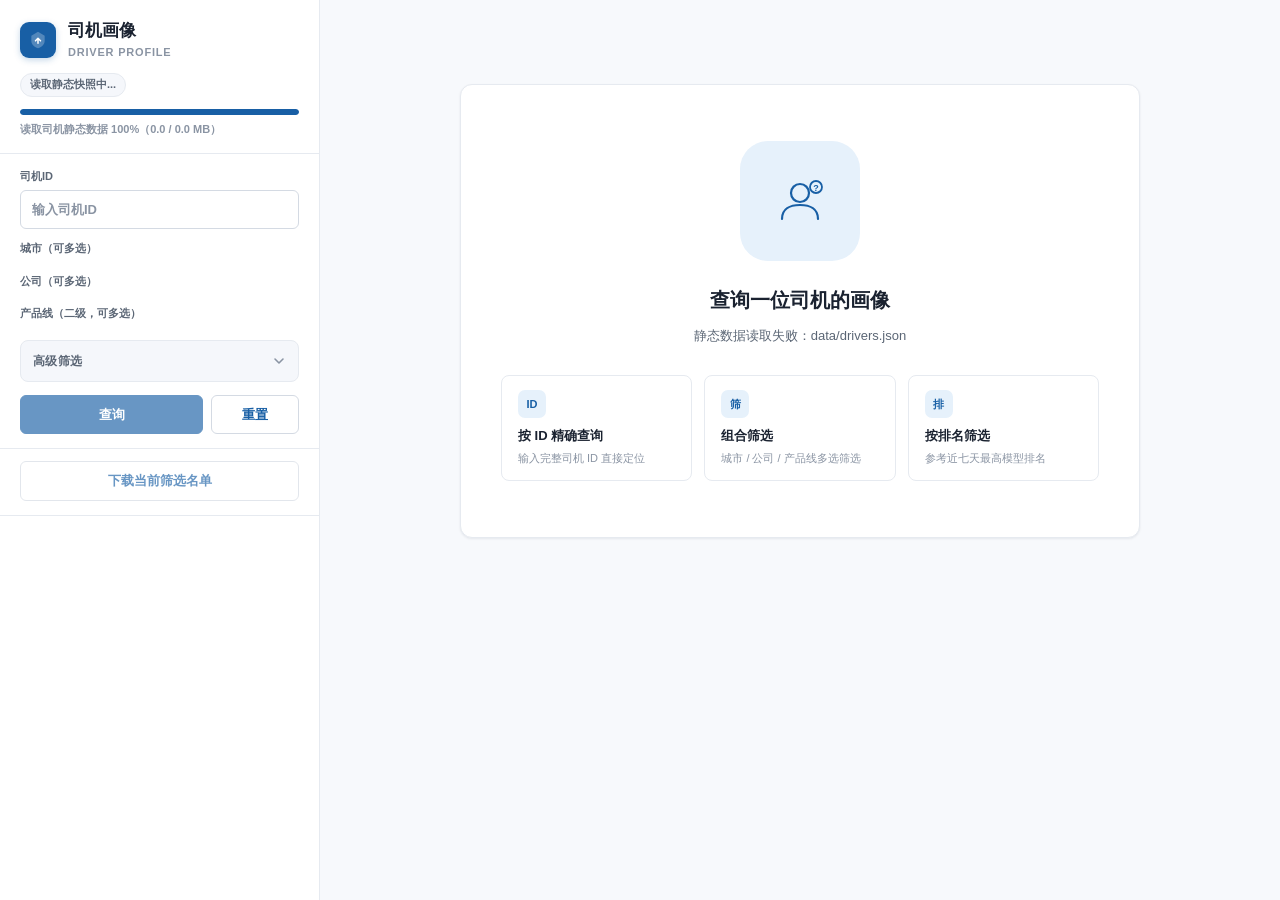
==== commit 8441cede: "建议策略：引入话术转译V1" ====
--- a/reference/current-cdn-frontend/index.html
+++ b/reference/current-cdn-frontend/index.html
@@ -59,10 +59,10 @@
               </svg>
             </summary>
             <div class="advanced-body">
-              <div class="range-filter" data-field="bestWindowRank">
-                <span>站内近七天排名</span>
-                <input id="bestWindowRank_min" type="number" inputmode="numeric" placeholder="最小" />
-                <input id="bestWindowRank_max" type="number" inputmode="numeric" placeholder="最大，例如50000" />
+              <div class="range-filter" data-field="bestRiskTierRank">
+                <span>近七天最高排名</span>
+                <input id="bestRiskTierRank_min" type="number" inputmode="numeric" placeholder="最小" />
+                <input id="bestRiskTierRank_max" type="number" inputmode="numeric" placeholder="最大，例如50000" />
               </div>
               <div class="range-filter" data-field="age">
                 <span>年龄</span>
@@ -120,7 +120,7 @@
             </svg>
           </div>
           <h2 class="empty-title">查询一位司机的画像</h2>
-          <p class="empty-desc">在左侧输入司机 ID，或通过城市、公司、产品线、站内排名组合筛选定位司机。</p>
+          <p class="empty-desc">在左侧输入司机 ID，或通过城市、公司、产品线、排名组合筛选定位司机。</p>
         </div>
         <article id="profile" class="profile hidden"></article>
       </section>
--- a/reference/current-cdn-frontend/styles.css
+++ b/reference/current-cdn-frontend/styles.css
@@ -1040,8 +1040,78 @@
   color: #8a5b00;
 }
 
+.strategy-translation {
+  display: grid;
+  gap: 10px;
+}
+
+.speech-block {
+  border: 1px solid var(--line);
+  border-radius: var(--r-sm);
+  padding: 10px 11px;
+  background: var(--bg-subtle);
+}
+
+.speech-primary {
+  border-color: #cfe0f3;
+  background: #f7fbff;
+}
+
+.speech-block span,
+.communication-note span {
+  display: inline-flex;
+  margin-bottom: 5px;
+  color: var(--text-tertiary);
+  font-size: 11px;
+  font-weight: 800;
+}
+
+.speech-block p,
+.communication-note p {
+  margin: 0;
+  color: var(--text-primary);
+  font-size: 13px;
+  line-height: 1.65;
+}
+
+.communication-note {
+  border-left: 3px solid #f3d38a;
+  padding: 2px 0 2px 10px;
+  background: linear-gradient(90deg, rgba(255, 247, 216, 0.72), rgba(255, 255, 255, 0));
+}
+
+.strategy-copy {
+  justify-self: start;
+  border-color: #cfe0f3;
+  border-radius: var(--r-sm);
+  padding: 7px 11px;
+  background: var(--accent-2);
+  color: var(--accent);
+  font-size: 12px;
+  font-weight: 800;
+}
+
+.strategy-copy:hover {
+  border-color: var(--accent);
+  background: var(--bg-hover);
+  color: var(--accent-deep);
+}
+
+.strategy-reference {
+  margin-top: 12px;
+  border-top: 1px dashed var(--line);
+  padding-top: 10px;
+}
+
+.strategy-reference summary {
+  color: var(--text-secondary);
+  font-size: 12px;
+  font-weight: 800;
+  cursor: pointer;
+}
+
 .strategy-card dl {
-  margin: 0;
+  margin: 8px 0 0;
 }
 
 .strategy-card dt {
@@ -1055,75 +1125,6 @@
   margin: 4px 0 0;
   color: var(--text-primary);
   line-height: 1.65;
-}
-
-.speech-template {
-  display: grid;
-  grid-template-columns: minmax(0, 1fr) 280px;
-  gap: 12px;
-  padding: 16px;
-}
-
-.speech-meta {
-  display: flex;
-  flex-wrap: wrap;
-  gap: 8px;
-  margin-bottom: 12px;
-}
-
-.speech-meta span {
-  border: 1px solid #cfe0f3;
-  border-radius: 999px;
-  padding: 5px 10px;
-  color: #315f8f;
-  background: #f8fbff;
-  font-size: 12px;
-  font-weight: 700;
-}
-
-.speech-copy {
-  display: grid;
-  gap: 10px;
-}
-
-.speech-copy p {
-  color: var(--text-primary);
-  line-height: 1.75;
-  font-size: 14px;
-}
-
-.speech-disclaimer {
-  margin: 14px 0 0;
-  color: var(--text-secondary);
-  line-height: 1.6;
-  font-size: 12px;
-}
-
-.speech-side {
-  border-left: 1px solid var(--line);
-  padding-left: 14px;
-}
-
-.speech-side h3 {
-  margin: 0 0 8px;
-  color: var(--accent);
-  font-size: 13px;
-}
-
-.speech-side h3:not(:first-child) {
-  margin-top: 16px;
-}
-
-.speech-side ul {
-  margin: 0;
-  padding-left: 18px;
-  color: var(--text-primary);
-  line-height: 1.6;
-  font-size: 13px;
-}
-
-.speech-side li + li {
-  margin-top: 6px;
 }
 
 .cards-grid {
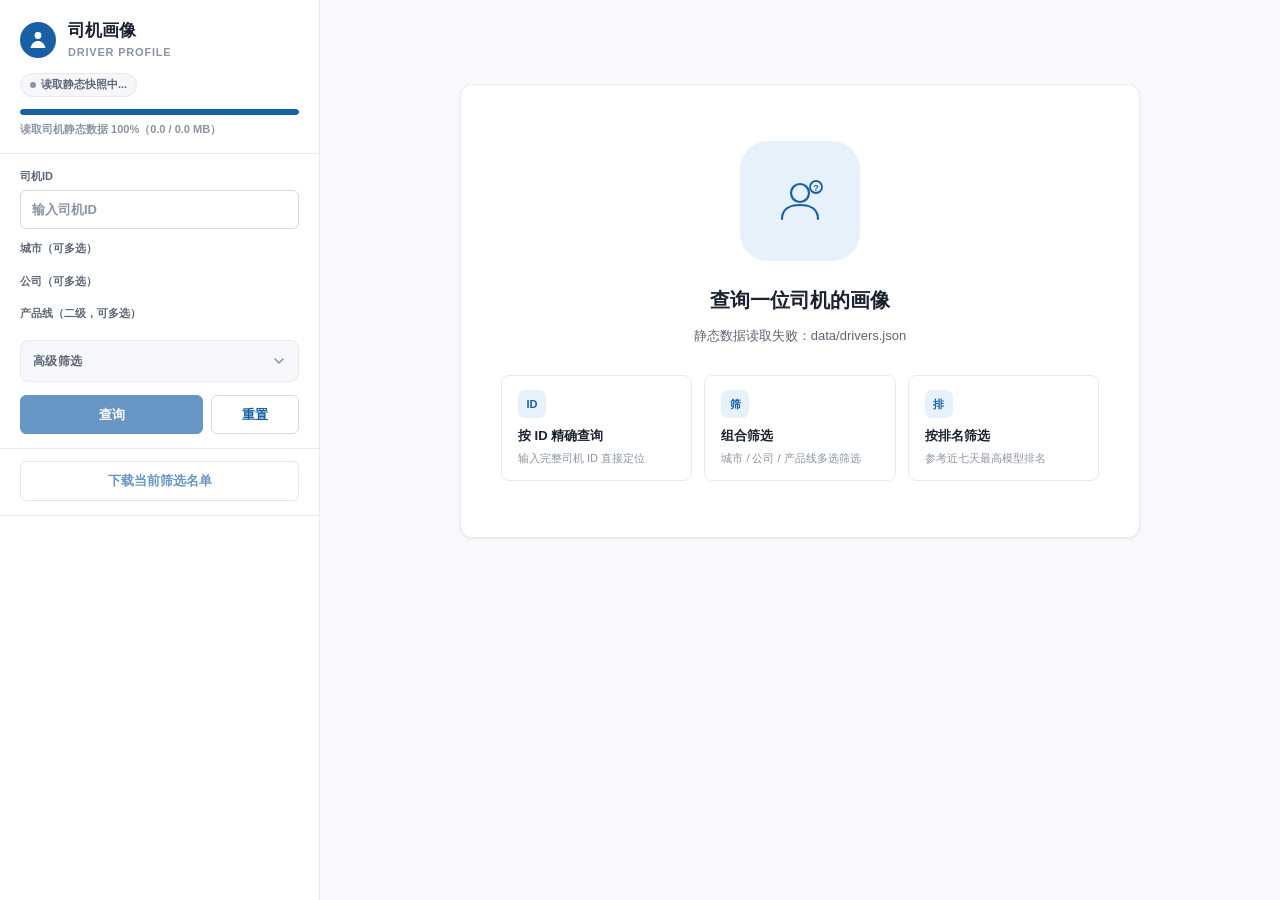
==== commit 2ce5565a: "界面优化：替换品牌人形图标" ====
--- a/reference/current-cdn-frontend/index.html
+++ b/reference/current-cdn-frontend/index.html
@@ -12,9 +12,9 @@
         <header class="brand-header">
           <div class="brand-row">
             <div class="brand-logo" aria-hidden="true">
-              <svg width="20" height="20" viewBox="0 0 24 24" fill="none">
-                <path d="M12 2 4 7v6c0 4 3 7.5 8 9 5-1.5 8-5 8-9V7l-8-5Z" fill="#fff" opacity="0.25" />
-                <path d="m9 13 3-3 3 3m-3-3v6" stroke="#fff" stroke-width="1.8" stroke-linecap="round" stroke-linejoin="round" />
+              <svg width="24" height="24" viewBox="0 0 24 24" fill="none">
+                <circle cx="12" cy="7.5" r="3.4" fill="#fff" />
+                <path d="M4.5 20c1.1-4.6 4.1-7 7.5-7s6.4 2.4 7.5 7" fill="#fff" />
               </svg>
             </div>
             <div class="brand-titles">
--- a/reference/current-cdn-frontend/styles.css
+++ b/reference/current-cdn-frontend/styles.css
@@ -32,6 +32,24 @@
   --shadow-sm: 0 1px 3px rgba(20, 35, 60, 0.05), 0 1px 2px rgba(20, 35, 60, 0.03);
   --shadow-md: 0 4px 14px rgba(20, 35, 60, 0.06);
   --transition-fast: 150ms ease;
+  --transition-normal: 300ms ease;
+  --radius-sm: var(--r-sm);
+  --radius-md: var(--r-md);
+  --radius-lg: var(--r-lg);
+  --radius-full: 999px;
+  --space-xs: 4px;
+  --space-sm: 8px;
+  --space-md: 12px;
+  --space-base: 16px;
+  --space-lg: 24px;
+  --space-xl: 32px;
+  --font-weight-normal: 400;
+  --font-weight-medium: 500;
+  --font-weight-semibold: 600;
+  --font-weight-bold: 700;
+  --line-height-tight: 1.25;
+  --line-height-base: 1.5;
+  --line-height-relaxed: 1.75;
 }
 
 * {
@@ -46,8 +64,9 @@
   background: var(--bg-page);
   color: var(--text-primary);
   font-size: 14px;
-  line-height: 1.5;
+  line-height: var(--line-height-base);
   -webkit-font-smoothing: antialiased;
+  text-rendering: optimizeLegibility;
 }
 
 .app-shell {
@@ -82,9 +101,8 @@
   width: 36px;
   height: 36px;
   place-items: center;
-  border-radius: 9px;
+  border-radius: 50%;
   background: var(--accent);
-  box-shadow: 0 2px 6px rgba(24, 95, 165, 0.25);
 }
 
 .brand-logo svg {
@@ -128,6 +146,7 @@
 .meta-chip {
   display: inline-flex;
   align-items: center;
+  gap: 5px;
   max-width: 100%;
   min-height: 24px;
   border: 1px solid #cfe0f3;
@@ -143,7 +162,28 @@
   white-space: nowrap;
 }
 
+.meta-chip::before {
+  content: "";
+  width: 6px;
+  height: 6px;
+  flex: 0 0 auto;
+  border-radius: 50%;
+  background: var(--accent);
+}
+
+.meta-chip.neutral::before {
+  background: var(--text-tertiary);
+}
+
+.meta-chip.live::before {
+  background: #1d9e75;
+}
+
 .meta-chip:empty {
+  display: none;
+}
+
+.meta-chip:empty::before {
   display: none;
 }
 
@@ -538,13 +578,23 @@
   background: var(--bg-panel);
   cursor: pointer;
   color: var(--text-primary);
-  transition: border-color var(--transition-fast), background var(--transition-fast), box-shadow var(--transition-fast);
+  transition:
+    border-color var(--transition-fast),
+    background var(--transition-fast),
+    box-shadow var(--transition-fast),
+    transform var(--transition-fast);
 }
 
 .driver-card:hover {
   border-color: #b5d4f4;
   background: var(--bg-hover);
   box-shadow: var(--shadow-xs);
+  transform: translateY(-1px);
+}
+
+.driver-card:focus-visible {
+  outline: 3px solid rgba(24, 95, 165, 0.18);
+  outline-offset: 2px;
 }
 
 .driver-card.active {
@@ -599,6 +649,13 @@
   white-space: nowrap;
 }
 
+.driver-tags {
+  display: flex;
+  flex-wrap: wrap;
+  gap: 4px;
+  margin-top: 5px;
+}
+
 .driver-metrics {
   display: flex;
   flex-direction: column;
@@ -645,6 +702,12 @@
   font-variant-numeric: tabular-nums;
 }
 
+.badge-strategy {
+  border: 1px solid #cfe0f3;
+  background: var(--accent-2);
+  color: var(--accent);
+}
+
 .metric-label {
   color: var(--text-tertiary);
   font-size: 10px;
@@ -652,6 +715,40 @@
   white-space: nowrap;
 }
 
+.contact-status {
+  width: auto;
+  align-self: flex-end;
+  border-radius: 999px;
+  padding: 2px 8px;
+  font-size: 10px;
+  font-weight: 800;
+  line-height: 1.5;
+  white-space: nowrap;
+  box-shadow: none;
+}
+
+.contact-status:hover {
+  box-shadow: none;
+}
+
+.contact-status-pending {
+  border-color: var(--line-strong);
+  background: var(--bg-subtle);
+  color: var(--text-secondary);
+}
+
+.contact-status-contacted {
+  border-color: #b7e2d3;
+  background: #e7f7f1;
+  color: #0f6e56;
+}
+
+.contact-status-followup {
+  border-color: #f3d38a;
+  background: #fff8e6;
+  color: #854f0b;
+}
+
 .empty-list {
   border: 1px dashed var(--line-strong);
   border-radius: var(--r-md);
@@ -660,6 +757,21 @@
   font-size: 13px;
   line-height: 1.6;
   background: var(--bg-panel);
+}
+
+.empty-title-small {
+  margin-bottom: 8px;
+  color: var(--text-primary);
+  font-size: 13px;
+  font-weight: 800;
+}
+
+.empty-hints {
+  display: grid;
+  gap: 6px;
+  color: var(--text-secondary);
+  font-size: 12px;
+  line-height: 1.6;
 }
 
 .load-more {
@@ -941,7 +1053,8 @@
   box-shadow: var(--shadow-xs);
   font-size: 17px;
   font-weight: 700;
-  line-height: 1.75;
+  line-height: var(--line-height-relaxed);
+  overflow-wrap: anywhere;
 }
 
 .summary p {
@@ -985,14 +1098,52 @@
 }
 
 .strategy-card {
+  position: relative;
+  overflow: hidden;
   padding: 15px;
+  transition:
+    border-color var(--transition-fast),
+    box-shadow var(--transition-fast),
+    transform var(--transition-fast);
+}
+
+.strategy-card::before {
+  content: "";
+  position: absolute;
+  inset: 0 auto 0 0;
+  width: 3px;
+  background: var(--line-strong);
+}
+
+.strategy-priority-primary::before {
+  background: var(--risk-high-fg);
+}
+
+.strategy-priority-secondary::before {
+  background: var(--accent);
+}
+
+.strategy-priority-reference::before {
+  background: var(--line-strong);
+}
+
+.strategy-priority-primary {
+  border-color: #f5c6cb;
+}
+
+.strategy-card:hover {
+  border-color: #b8d4f0;
+  box-shadow: var(--shadow-md);
+  transform: translateY(-2px);
 }
 
 .strategy-card h3 {
   margin: 0;
-  color: var(--accent);
+  color: var(--text-primary);
   font-size: 15px;
-  line-height: 1.35;
+  font-weight: var(--font-weight-bold);
+  line-height: var(--line-height-tight);
+  overflow-wrap: anywhere;
 }
 
 .strategy-card-heading {
@@ -1017,11 +1168,11 @@
   display: inline-flex;
   align-items: center;
   min-height: 22px;
-  border: 1px solid #d6e1ec;
+  border: 1px solid #b2ebf2;
   border-radius: 999px;
   padding: 3px 8px;
-  background: #f8fbff;
-  color: #456173;
+  background: #f0fafb;
+  color: #2c7a7c;
   font-size: 11px;
   font-weight: 800;
   line-height: 1;
@@ -1029,15 +1180,33 @@
 }
 
 .strategy-badge-high-risk {
-  border-color: #ffc8bf;
-  background: #fff1ef;
-  color: #b42318;
+  border-color: #f5c6cb;
+  background: #fdf2f2;
+  color: #c0392b;
 }
 
 .strategy-badge-explainable {
-  border-color: #f3d38a;
-  background: #fff7d8;
-  color: #8a5b00;
+  border-color: #ffeaa7;
+  background: #fffdf5;
+  color: #8a6d3b;
+}
+
+.strategy-badge-priority-primary {
+  border-color: #f5c6cb;
+  background: #fdf2f2;
+  color: #c0392b;
+}
+
+.strategy-badge-priority-secondary {
+  border-color: #cfe0f3;
+  background: var(--accent-2);
+  color: var(--accent);
+}
+
+.strategy-badge-priority-reference {
+  border-color: var(--line);
+  background: var(--bg-subtle);
+  color: var(--text-secondary);
 }
 
 .strategy-translation {
@@ -1050,6 +1219,7 @@
   border-radius: var(--r-sm);
   padding: 10px 11px;
   background: var(--bg-subtle);
+  overflow-wrap: anywhere;
 }
 
 .speech-primary {
@@ -1071,13 +1241,14 @@
   margin: 0;
   color: var(--text-primary);
   font-size: 13px;
-  line-height: 1.65;
+  line-height: var(--line-height-relaxed);
+  overflow-wrap: anywhere;
 }
 
 .communication-note {
   border-left: 3px solid #f3d38a;
   padding: 2px 0 2px 10px;
-  background: linear-gradient(90deg, rgba(255, 247, 216, 0.72), rgba(255, 255, 255, 0));
+  background: #fffdf5;
 }
 
 .strategy-copy {
@@ -1136,12 +1307,24 @@
 .info-card {
   min-height: 170px;
   padding: 15px;
+  transition:
+    border-color var(--transition-fast),
+    box-shadow var(--transition-fast),
+    transform var(--transition-fast);
+}
+
+.info-card:hover {
+  border-color: #b8d4f0;
+  box-shadow: var(--shadow-md);
+  transform: translateY(-1px);
 }
 
 .info-card h3 {
   margin: 0 0 10px;
   color: var(--text-primary);
   font-size: 15px;
+  font-weight: var(--font-weight-bold);
+  line-height: var(--line-height-tight);
 }
 
 .field-list {
@@ -1166,3 +1349,46 @@
   color: var(--text-primary);
   overflow-wrap: anywhere;
 }
+
+@media print {
+  body {
+    min-width: 0;
+    background: #ffffff;
+  }
+
+  .app-shell {
+    display: block;
+  }
+
+  .sidebar,
+  .strategy-copy,
+  .load-progress {
+    display: none !important;
+  }
+
+  .profile-panel {
+    padding: 0;
+    overflow: visible;
+  }
+
+  .profile-header,
+  .summary,
+  .strategy-card,
+  .info-card {
+    break-inside: avoid;
+    box-shadow: none;
+  }
+
+  .strategy-list,
+  .cards-grid {
+    grid-template-columns: 1fr;
+  }
+
+  .strategy-reference {
+    display: none;
+  }
+
+  a::after {
+    content: "";
+  }
+}
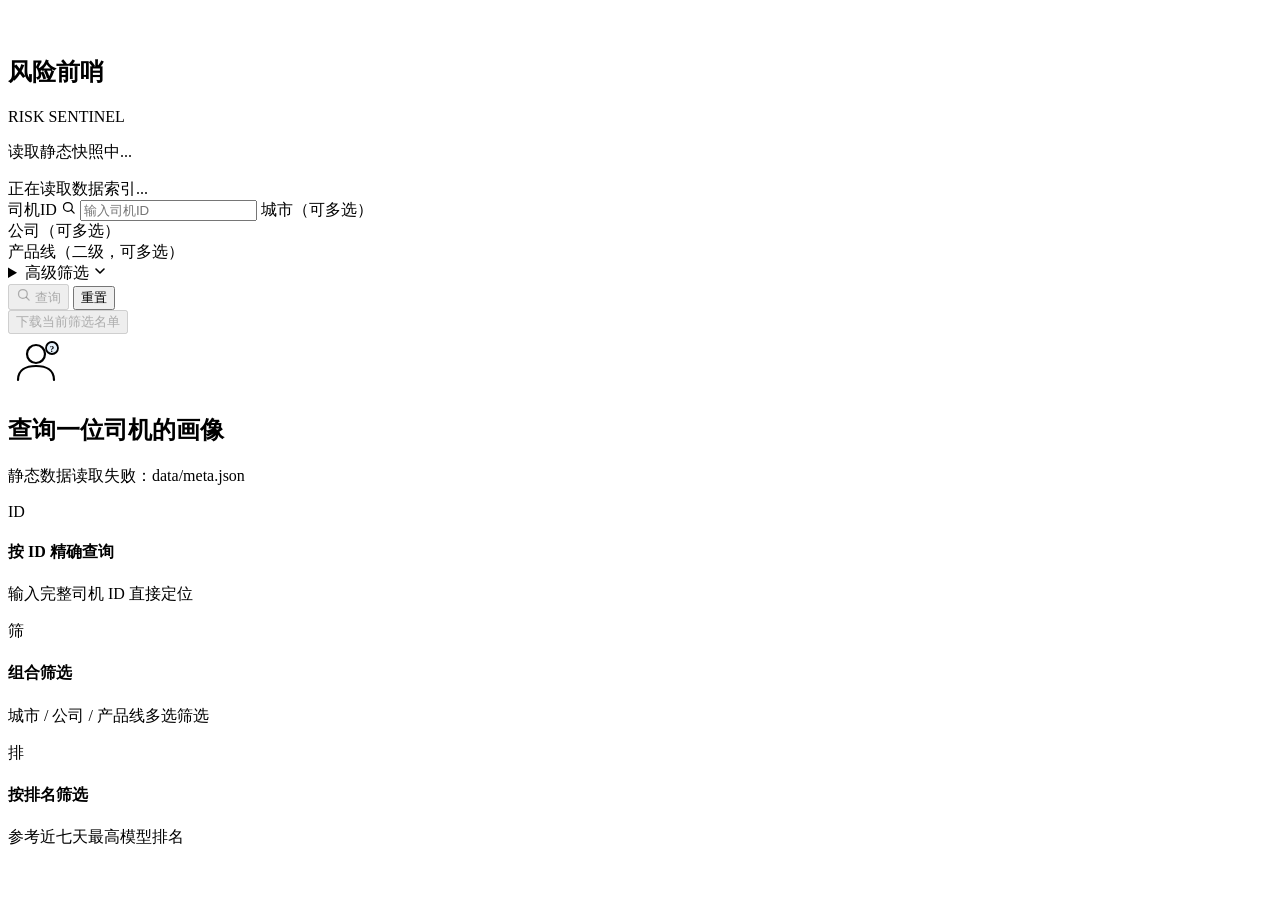
==== commit d3df1627: "性能优化：稳定筛选与司机直达查询" ====
--- a/reference/current-cdn-frontend/index.html
+++ b/reference/current-cdn-frontend/index.html
@@ -3,8 +3,8 @@
   <head>
     <meta charset="utf-8" />
     <meta name="viewport" content="width=device-width, initial-scale=1" />
-    <title>司机画像</title>
-    <link rel="stylesheet" href="styles.css" />
+    <title>风险前哨</title>
+    <link rel="stylesheet" href="styles.20260709082017.css" />
   </head>
   <body>
     <main class="app-shell">
@@ -18,8 +18,8 @@
               </svg>
             </div>
             <div class="brand-titles">
-              <h1 class="brand-title">司机画像</h1>
-              <p class="brand-subtitle">DRIVER PROFILE</p>
+              <h1 class="brand-title">风险前哨</h1>
+              <p class="brand-subtitle">RISK SENTINEL</p>
             </div>
           </div>
           <div class="snapshot-meta brand-meta">
@@ -36,7 +36,13 @@
         <section class="filter-panel" aria-label="组合筛选">
           <label>
             司机ID
-            <input id="driverIdInput" type="search" placeholder="输入司机ID" />
+            <span class="search-input-wrap">
+              <svg class="search-input-icon" width="15" height="15" viewBox="0 0 24 24" fill="none" aria-hidden="true">
+                <circle cx="11" cy="11" r="7" stroke="currentColor" stroke-width="2" />
+                <path d="M16.5 16.5L21 21" stroke="currentColor" stroke-width="2" stroke-linecap="round" />
+              </svg>
+              <input id="driverIdInput" type="search" placeholder="输入司机ID" />
+            </span>
           </label>
           <label>
             城市（可多选）
@@ -100,7 +106,13 @@
             </div>
           </details>
           <div class="filter-actions">
-            <button id="searchButton">查询</button>
+            <button id="searchButton">
+              <svg class="button-icon" width="15" height="15" viewBox="0 0 24 24" fill="none" aria-hidden="true">
+                <circle cx="11" cy="11" r="7" stroke="currentColor" stroke-width="2" />
+                <path d="M16.5 16.5L21 21" stroke="currentColor" stroke-width="2" stroke-linecap="round" />
+              </svg>
+              查询
+            </button>
             <button id="resetButton" class="ghost-button" type="button">重置</button>
           </div>
         </section>
@@ -125,6 +137,6 @@
         <article id="profile" class="profile hidden"></article>
       </section>
     </main>
-    <script src="app.js"></script>
+    <script src="app.js?v=20260713-performance-v3"></script>
   </body>
 </html>
